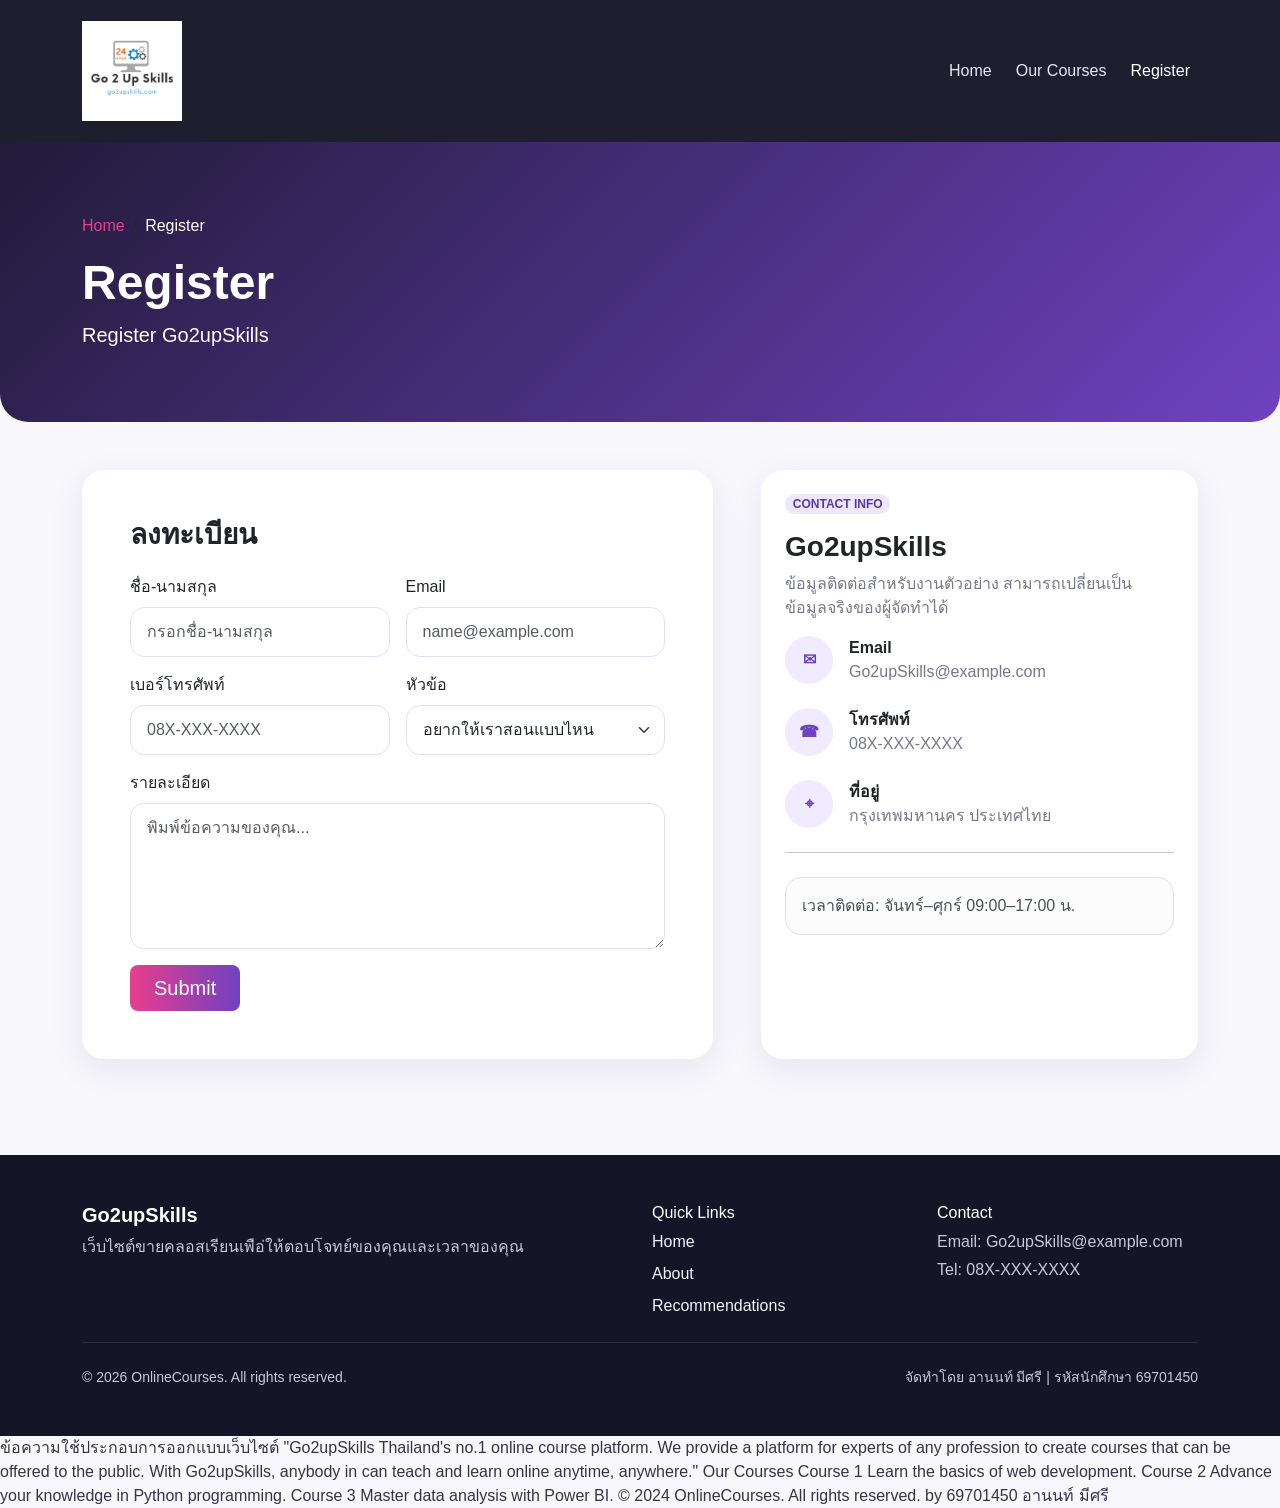
==== final_69701450/contact.html @ 765d9074 "final web" ====
<!doctype html>
<html lang="th">
<head><meta charset="utf-8">
<meta name="viewport" content="width=device-width, initial-scale=1">
<title> Register Go2upSkills</title>
<link href="https://cdn.jsdelivr.net/npm/bootstrap@5.3.3/dist/css/bootstrap.min.css" rel="stylesheet">
<link rel="stylesheet" href="css/style.css">
</head>
<body>

<nav class="navbar navbar-expand-lg navbar-dark sticky-top">
  <div class="container py-2">
    <a class="navbar-brand d-flex align-items-center gap-2" href="index.html" data-route="index.html">
      <img src="images/logo1.png" alt="Go2upskrill" height="100">
    </a>
    <button class="navbar-toggler" type="button" data-bs-toggle="collapse" data-bs-target="#mainNav">
      <span class="navbar-toggler-icon"></span>
    </button>
    <div class="collapse navbar-collapse" id="mainNav">
      <ul class="navbar-nav ms-auto align-items-lg-center gap-lg-2">
        <li class="nav-item"><a class="nav-link " href="index.html" data-route="index.html">Home</a></li>
        <li class="nav-item"><a class="nav-link " href="services.html" data-route="services.html">Our Courses</a></li>
        <li class="nav-item"><a class="nav-link active" href="contact.html" data-route="contact.html">Register</a></li>
      </ul>
    </div>
  </div>
</nav>


<section class="page-hero py-5">
 <div class="container py-4">
  <nav aria-label="breadcrumb"><ol class="breadcrumb">
   <li class="breadcrumb-item"><a href="index.html">Home</a></li><li class="breadcrumb-item active text-white">Register</li>
  </ol></nav>
  <h1 class="display-5 fw-bold">Register</h1>
  <p class="lead mb-0">Register Go2upSkills</p>
 </div>
</section>

<section class="py-5">
 <div class="container">
  <div class="row g-5">
   <div class="col-lg-7">
    <div class="card p-4 p-md-5">
      <h3 class="section-title mb-4">ลงทะเบียน</h3>
      <div id="formAlert" class="alert alert-success d-none rounded-4">ลงทะเบียนเรียบร้อยแล้ว! ขอบคุณที่สมัครเป็นสมาชิกเรา</div>
      <form id="contactForm" novalidate>
        <div class="row g-3">
          <div class="col-md-6"><label class="form-label">ชื่อ-นามสกุล</label><input class="form-control" required placeholder="กรอกชื่อ-นามสกุล"></div>
          <div class="col-md-6"><label class="form-label">Email</label><input type="email" class="form-control" required placeholder="name@example.com"></div>
          <div class="col-md-6"><label class="form-label">เบอร์โทรศัพท์</label><input class="form-control" placeholder="08X-XXX-XXXX"></div>
          <div class="col-md-6"><label class="form-label">หัวข้อ</label><select class="form-select"><option>อยากให้เราสอนแบบไหน</option><option>แจ้งปัญหาเว็บไซต์</option><option>ข้อเสนอแนะ</option></select></div>
          <div class="col-12"><label class="form-label">รายละเอียด</label><textarea class="form-control" rows="5" required placeholder="พิมพ์ข้อความของคุณ..."></textarea></div>
          <div class="col-12"><button class="btn btn-mood btn-lg px-4" type="submit">Submit</button></div>
        </div>
      </form>
    </div>
   </div>
   <div class="col-lg-5">
    <div class="card p-4 h-100">
      <span class="badge badge-soft rounded-pill align-self-start mb-3">CONTACT INFO</span>
      <h3 class="fw-bold">Go2upSkills</h3>
      <p class="section-sub">ข้อมูลติดต่อสำหรับงานตัวอย่าง สามารถเปลี่ยนเป็นข้อมูลจริงของผู้จัดทำได้</p>
      <div class="d-flex gap-3 mb-4"><div class="icon-circle">✉</div><div><strong>Email</strong><div class="section-sub">Go2upSkills@example.com</div></div></div>
      <div class="d-flex gap-3 mb-4"><div class="icon-circle">☎</div><div><strong>โทรศัพท์</strong><div class="section-sub">08X-XXX-XXXX</div></div></div>
      <div class="d-flex gap-3"><div class="icon-circle">⌖</div><div><strong>ที่อยู่</strong><div class="section-sub">กรุงเทพมหานคร ประเทศไทย</div></div></div>
      <hr class="my-4">
      <div class="alert alert-light border rounded-4 mb-0">เวลาติดต่อ: จันทร์–ศุกร์ 09:00–17:00 น.</div>
    </div>
   </div>
  </div>
 </div>
</section>


<footer class="mt-5">
  <div class="container py-5">
    <div class="row g-4">
      <div class="col-lg-6">
        <h5 class="fw-bold text-white">Go2upSkills</h5>
        <p class="mb-0">เว็บไซต์ขายคลอสเรียนเพือ่ให้ตอบโจทย์ของคุณและเวลาของคุณ</p>
      </div>
      <div class="col-lg-3">
        <h6 class="text-white">Quick Links</h6>
        <a class="d-block mb-2" href="index.html">Home</a>
        <a class="d-block mb-2" href="about.html">About</a>
        <a class="d-block" href="services.html">Recommendations</a>
      </div>
      <div class="col-lg-3">
        <h6 class="text-white">Contact</h6>
        <p class="mb-1">Email: Go2upSkills@example.com</p>
        <p class="mb-0">Tel: 08X-XXX-XXXX</p>
      </div>
    </div>
    <hr class="border-secondary my-4">
    <div class="d-flex flex-column flex-md-row justify-content-between gap-2 small">
      <span>© 2026 OnlineCourses. All rights reserved. </span>
      <span>จัดทำโดย อานนท์ มีศรี | รหัสนักศึกษา 69701450</span>
    </div>
  </div>
</footer>

<script src="https://cdn.jsdelivr.net/npm/bootstrap@5.3.3/dist/js/bootstrap.bundle.min.js"></script>
<script src="js/script.js"></script>
</body>
</html>
ข้อความใช้ประกอบการออกแบบเว็บไซต์
"Go2upSkills Thailand's no.1 online course platform. We provide a platform for experts of any profession to create courses that can be offered to the public. With Go2upSkills, anybody in can teach and learn online anytime, anywhere."
      
Our Courses
Course 1
Learn the basics of web development.

Course 2
Advance your knowledge in Python programming.

Course 3
Master data analysis with Power BI.



© 2024 OnlineCourses. All rights reserved. by 69701450 อานนท์ มีศรี
---- final_69701450/css/style.css ----
:root{
  --mm-dark:#151527;
  --mm-purple:#6f42c1;
  --mm-pink:#e83e8c;
  --mm-soft:#f8f7fc;
  --mm-text:#343446;
  --mm-muted:#77778b;
}
html{scroll-behavior:smooth}
body{
  font-family: "Segoe UI", Tahoma, Arial, sans-serif;
  color:var(--mm-text);
  background:var(--mm-soft);
}
.navbar{
  background:rgba(21,21,39,.96)!important;
  backdrop-filter:blur(10px);
}
.navbar-brand{font-weight:800;letter-spacing:.5px}
.nav-link{color:#e9e7f5!important}
.nav-link:hover,.nav-link.active{color:#fff!important}
.hero-banner{
  position:relative;
  isolation:isolate;
  overflow:hidden;
  min-height:420px;
  display:flex;
  align-items:center;
  padding:3rem 0;
  background:#151518;
  color:#fff;
}
.hero-banner::before{
  content:"";
  position:absolute;
  z-index:-1;
  inset:0;
  background:linear-gradient(90deg,rgba(15,15,18,.05) 30%,rgba(15,15,18,.88) 58%,rgba(15,15,18,.94));
}
.hero-banner-image{
  position:absolute;
  z-index:-2;
  inset:0;
  width:100%;
  height:100%;
  object-fit:cover;
  object-position:left center;
}
.hero-banner .container{position:relative}
.hero-banner-content{max-width:560px;margin-left:auto}
.hero-banner .lead{color:#e5e4e3}
.section-title{font-weight:800}
.section-sub{color:var(--mm-muted)}
.card{
  border:0;border-radius:22px;box-shadow:0 10px 35px rgba(31,25,58,.08);
}
.card-hover{transition:.25s ease}
.card-hover:hover{transform:translateY(-6px);box-shadow:0 18px 40px rgba(31,25,58,.14)}
.cover{
  height:220px;border-radius:18px 18px 0 0;display:flex;align-items:center;justify-content:center;
  color:#fff;font-size:2.6rem;font-weight:800;
}
.badge-soft{background:#eee8ff;color:#5a38a1}
.btn-mood{background:linear-gradient(90deg,var(--mm-pink),var(--mm-purple));border:0;color:#fff}
.btn-mood:hover{color:#fff;filter:brightness(1.06)}
.stat-card{background:#fff}
.icon-circle{
  width:48px;height:48px;border-radius:50%;display:grid;place-items:center;
  background:#f0ebff;color:var(--mm-purple);font-weight:800
}
footer{background:#151527;color:#c9c7d9}
footer a{color:#f3f1fb;text-decoration:none}
footer a:hover{text-decoration:underline}
.page-hero{
  background:linear-gradient(135deg,#211b39,#6f42c1);
  color:#fff;border-radius:0 0 28px 28px;
}
.breadcrumb-item a{text-decoration:none;color:var(--mm-pink)}
.table-theme thead th{background:#211b39;color:#fff;border:0}
.table-theme tbody tr{vertical-align:middle}
.form-control,.form-select{border-radius:14px;padding:.75rem 1rem;border:1px solid #e4e1ee}
.form-control:focus,.form-select:focus{border-color:#9e83dc;box-shadow:0 0 0 .2rem rgba(111,66,193,.12)}
@media(max-width:991.98px){
  .hero-banner{
    min-height:0;
    padding:0 0 2.5rem;
    align-items:flex-end;
  }
  .hero-banner::before{
    background:linear-gradient(180deg,rgba(15,15,18,.02) 0%,rgba(15,15,18,.18) 34%,#151518 58%);
  }
  .hero-banner-image{
    height:auto;
    object-fit:contain;
    object-position:top center;
  }
  .hero-banner-content{max-width:100%;margin:clamp(190px,34vw,300px) 0 0}
}
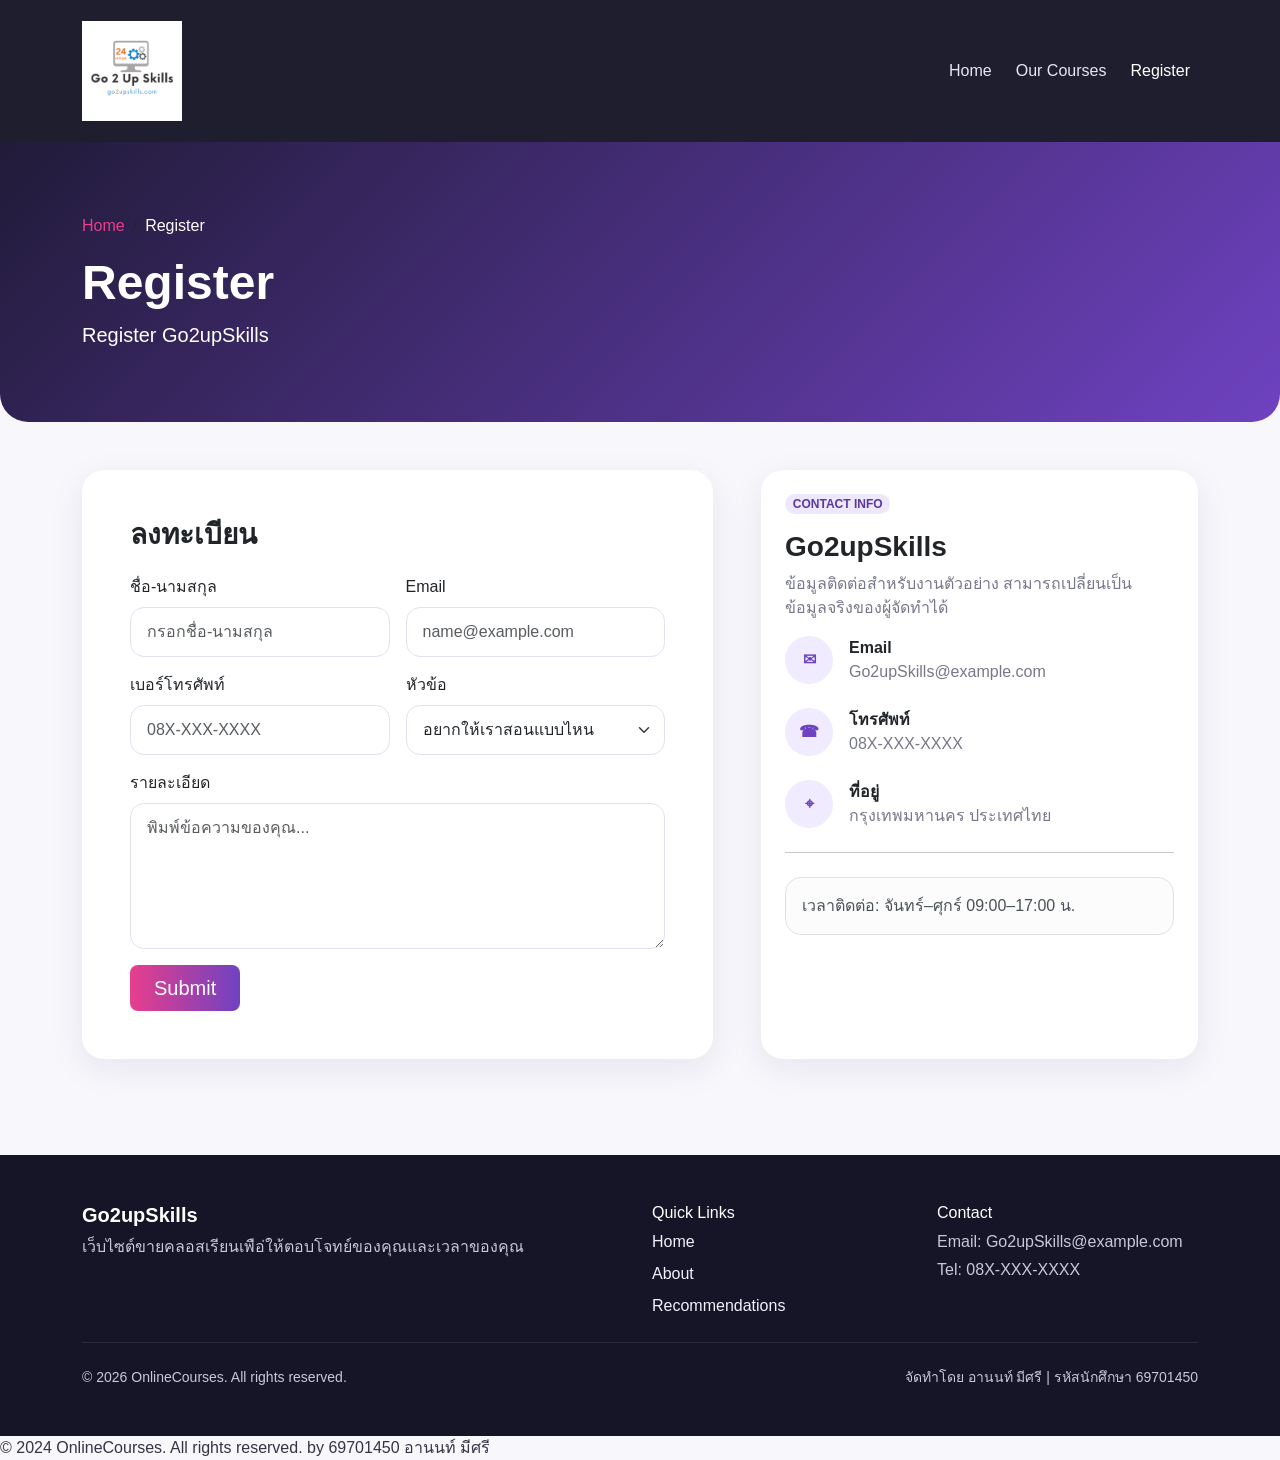
==== commit a4c2b4e0: "Remove course details and footer from contact.html Removed course descriptions and footer text from " ====
--- a/final_69701450/contact.html
+++ b/final_69701450/contact.html
@@ -104,18 +104,6 @@
 <script src="js/script.js"></script>
 </body>
 </html>
-ข้อความใช้ประกอบการออกแบบเว็บไซต์
-"Go2upSkills Thailand's no.1 online course platform. We provide a platform for experts of any profession to create courses that can be offered to the public. With Go2upSkills, anybody in can teach and learn online anytime, anywhere."
-      
-Our Courses
-Course 1
-Learn the basics of web development.
-
-Course 2
-Advance your knowledge in Python programming.
-
-Course 3
-Master data analysis with Power BI.
 
 
 
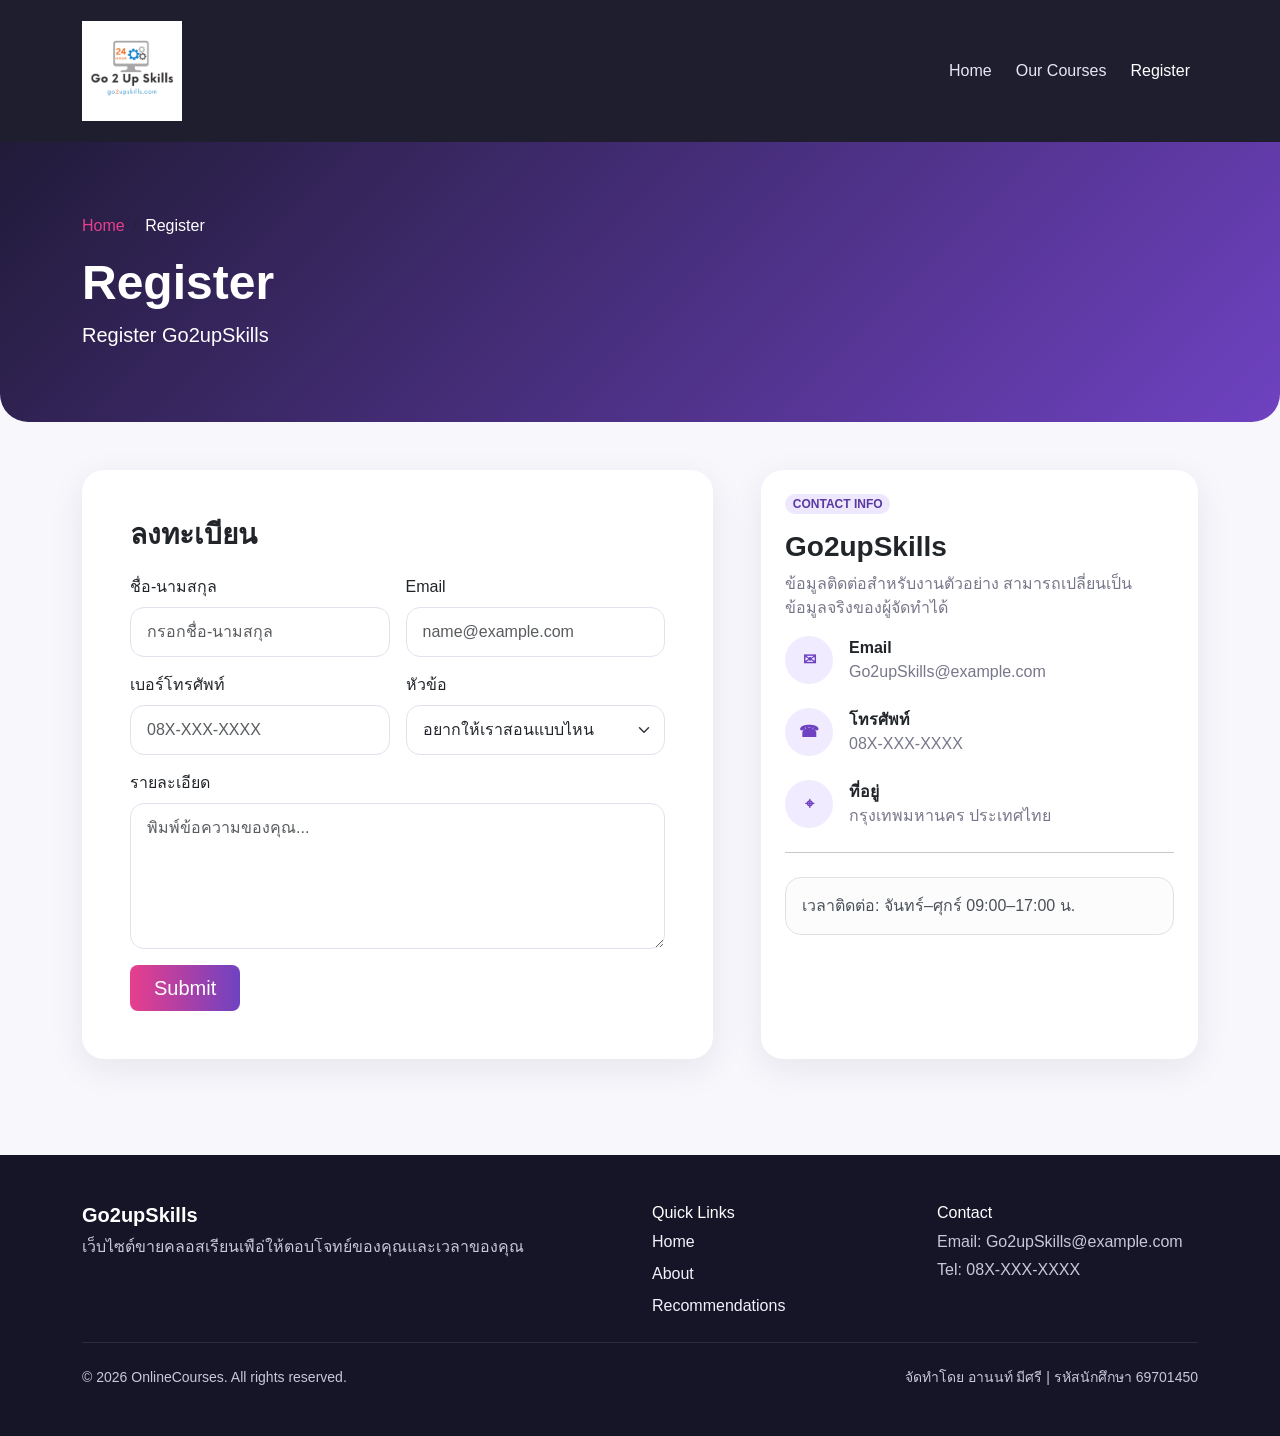
==== commit dde9093b: "Update contact.html" ====
--- a/final_69701450/contact.html
+++ b/final_69701450/contact.html
@@ -104,7 +104,3 @@
 <script src="js/script.js"></script>
 </body>
 </html>
-
-
-
-© 2024 OnlineCourses. All rights reserved. by 69701450 อานนท์ มีศรี
